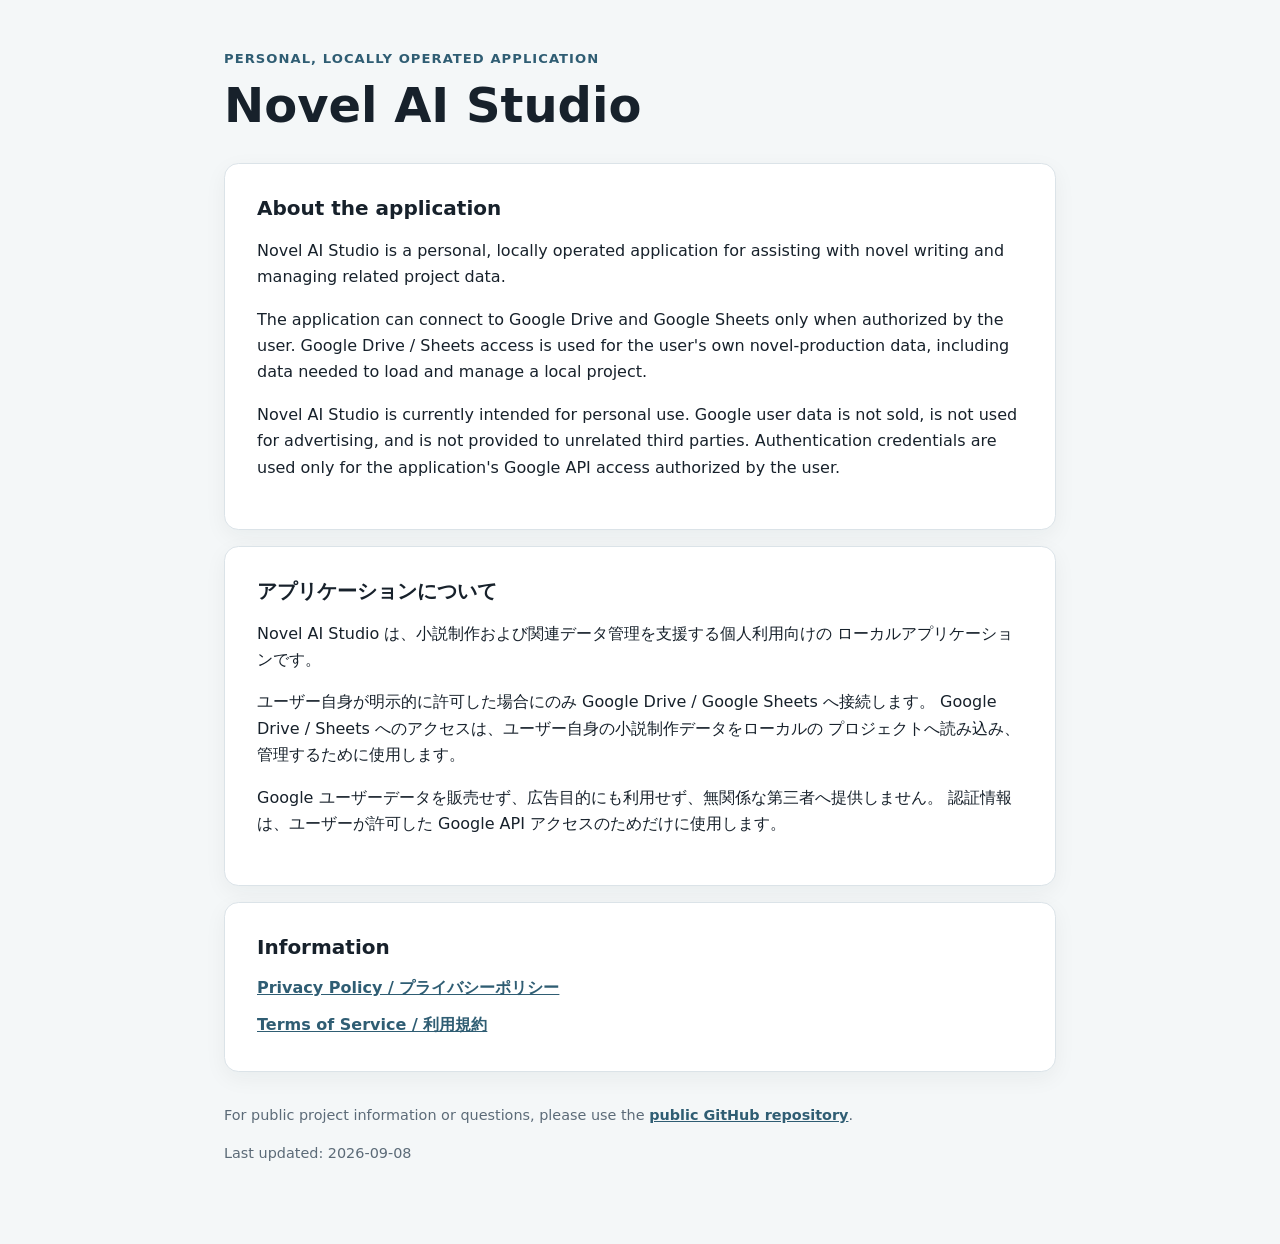
==== index.html @ 378200c5 "feat: add OAuth branding site for Novel Studio" ====
<!doctype html>
<html lang="en">
  <head>
    <meta charset="utf-8">
    <meta name="viewport" content="width=device-width, initial-scale=1">
    <meta name="description" content="Novel AI Studio is a personal, locally operated application for novel writing and related project data.">
    <title>Novel AI Studio</title>
    <link rel="stylesheet" href="styles.css">
  </head>
  <body>
    <main class="container">
      <header class="site-header">
        <p class="eyebrow">Personal, locally operated application</p>
        <h1>Novel AI Studio</h1>
      </header>

      <section class="card" aria-labelledby="about-heading">
        <h2 id="about-heading">About the application</h2>
        <p>
          Novel AI Studio is a personal, locally operated application for assisting with
          novel writing and managing related project data.
        </p>
        <p>
          The application can connect to Google Drive and Google Sheets only when authorized
          by the user. Google Drive / Sheets access is used for the user's own
          novel-production data, including data needed to load and manage a local project.
        </p>
        <p>
          Novel AI Studio is currently intended for personal use. Google user data is not
          sold, is not used for advertising, and is not provided to unrelated third parties.
          Authentication credentials are used only for the application's Google API access
          authorized by the user.
        </p>
      </section>

      <section class="card" lang="ja" aria-labelledby="about-ja-heading">
        <h2 id="about-ja-heading">アプリケーションについて</h2>
        <p>
          Novel AI Studio は、小説制作および関連データ管理を支援する個人利用向けの
          ローカルアプリケーションです。
        </p>
        <p>
          ユーザー自身が明示的に許可した場合にのみ Google Drive / Google Sheets へ接続します。
          Google Drive / Sheets へのアクセスは、ユーザー自身の小説制作データをローカルの
          プロジェクトへ読み込み、管理するために使用します。
        </p>
        <p>
          Google ユーザーデータを販売せず、広告目的にも利用せず、無関係な第三者へ提供しません。
          認証情報は、ユーザーが許可した Google API アクセスのためだけに使用します。
        </p>
      </section>

      <nav class="card link-list" aria-label="Legal information">
        <h2>Information</h2>
        <a href="privacy.html">Privacy Policy / プライバシーポリシー</a>
        <a href="terms.html">Terms of Service / 利用規約</a>
      </nav>

      <footer class="site-footer">
        <p>For public project information or questions, please use the <a href="https://github.com/ttakahashi-uruz7/ttakahashi-uruz7.github.io">public GitHub repository</a>.</p>
        <p>Last updated: 2026-09-08</p>
      </footer>
    </main>
  </body>
</html>
---- styles.css ----
:root {
  color-scheme: light;
  --ink: #17212b;
  --muted: #5c6b78;
  --line: #dbe3e8;
  --surface: #ffffff;
  --accent: #2f5d73;
  --accent-soft: #eaf2f5;
  --page: #f4f7f8;
}

* {
  box-sizing: border-box;
}

html {
  font-family: system-ui, -apple-system, BlinkMacSystemFont, "Segoe UI", sans-serif;
  line-height: 1.65;
  color: var(--ink);
  background: var(--page);
}

body {
  margin: 0;
}

.container {
  width: min(100% - 2rem, 52rem);
  margin: 0 auto;
  padding: 3rem 0 4rem;
}

.site-header {
  margin-bottom: 1.75rem;
}

.eyebrow {
  margin: 0 0 0.35rem;
  color: var(--accent);
  font-size: 0.82rem;
  font-weight: 700;
  letter-spacing: 0.08em;
  text-transform: uppercase;
}

h1,
h2 {
  line-height: 1.25;
}

h1 {
  margin: 0;
  font-size: clamp(2rem, 5vw, 3rem);
}

h2 {
  margin-top: 0;
  font-size: 1.25rem;
}

.card {
  margin: 1rem 0;
  padding: clamp(1.25rem, 4vw, 2rem);
  border: 1px solid var(--line);
  border-radius: 0.9rem;
  background: var(--surface);
  box-shadow: 0 0.4rem 1.4rem rgb(23 33 43 / 5%);
}

.prose h2:not(:first-child) {
  margin-top: 2rem;
}

.prose li + li {
  margin-top: 0.35rem;
}

a {
  color: var(--accent);
  font-weight: 650;
}

a:focus-visible {
  outline: 0.2rem solid #e0a72f;
  outline-offset: 0.2rem;
}

.link-list {
  display: grid;
  gap: 0.7rem;
}

.link-list h2 {
  margin-bottom: 0.2rem;
}

.muted,
.site-footer {
  color: var(--muted);
}

.site-footer {
  margin-top: 2rem;
  font-size: 0.9rem;
}

.back-link {
  margin-top: 1.5rem;
}

@media (max-width: 40rem) {
  .container {
    padding-top: 2rem;
  }
}
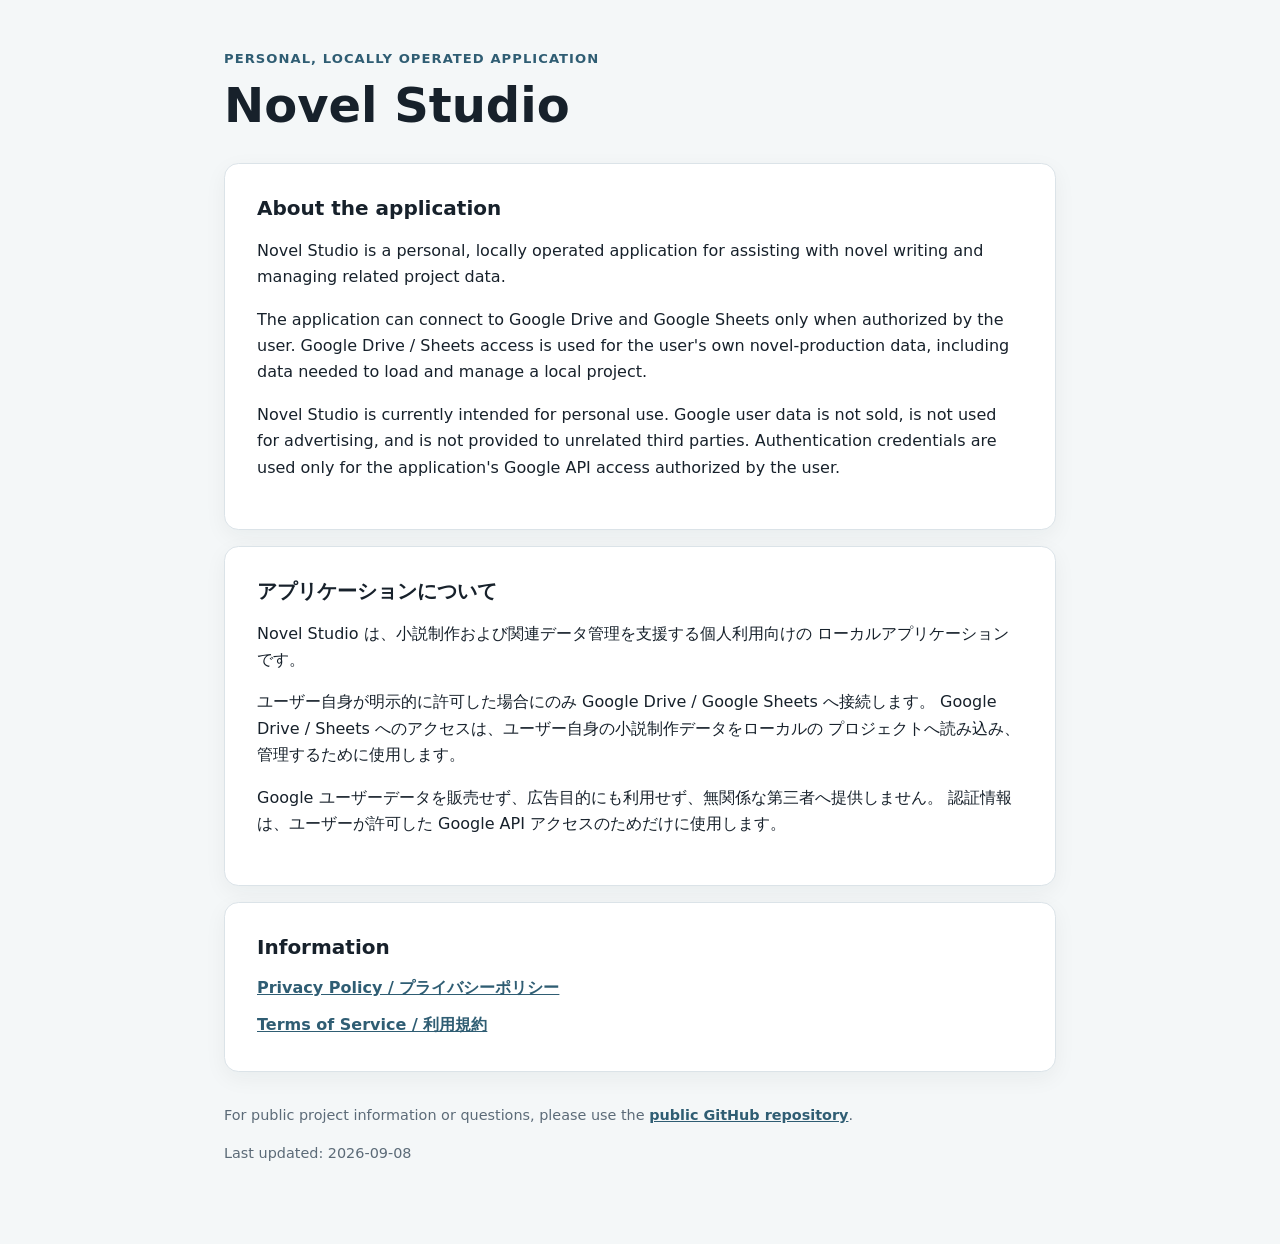
==== commit f54b63a1: "docs: remove branding wording from public pages" ====
--- a/index.html
+++ b/index.html
@@ -3,21 +3,21 @@
   <head>
     <meta charset="utf-8">
     <meta name="viewport" content="width=device-width, initial-scale=1">
-    <meta name="description" content="Novel AI Studio is a personal, locally operated application for novel writing and related project data.">
-    <title>Novel AI Studio</title>
+    <meta name="description" content="Novel Studio is a personal, locally operated application for novel writing and related project data.">
+    <title>Novel Studio</title>
     <link rel="stylesheet" href="styles.css">
   </head>
   <body>
     <main class="container">
       <header class="site-header">
         <p class="eyebrow">Personal, locally operated application</p>
-        <h1>Novel AI Studio</h1>
+        <h1>Novel Studio</h1>
       </header>
 
       <section class="card" aria-labelledby="about-heading">
         <h2 id="about-heading">About the application</h2>
         <p>
-          Novel AI Studio is a personal, locally operated application for assisting with
+          Novel Studio is a personal, locally operated application for assisting with
           novel writing and managing related project data.
         </p>
         <p>
@@ -26,7 +26,7 @@
           novel-production data, including data needed to load and manage a local project.
         </p>
         <p>
-          Novel AI Studio is currently intended for personal use. Google user data is not
+          Novel Studio is currently intended for personal use. Google user data is not
           sold, is not used for advertising, and is not provided to unrelated third parties.
           Authentication credentials are used only for the application's Google API access
           authorized by the user.
@@ -36,7 +36,7 @@
       <section class="card" lang="ja" aria-labelledby="about-ja-heading">
         <h2 id="about-ja-heading">アプリケーションについて</h2>
         <p>
-          Novel AI Studio は、小説制作および関連データ管理を支援する個人利用向けの
+          Novel Studio は、小説制作および関連データ管理を支援する個人利用向けの
           ローカルアプリケーションです。
         </p>
         <p>
